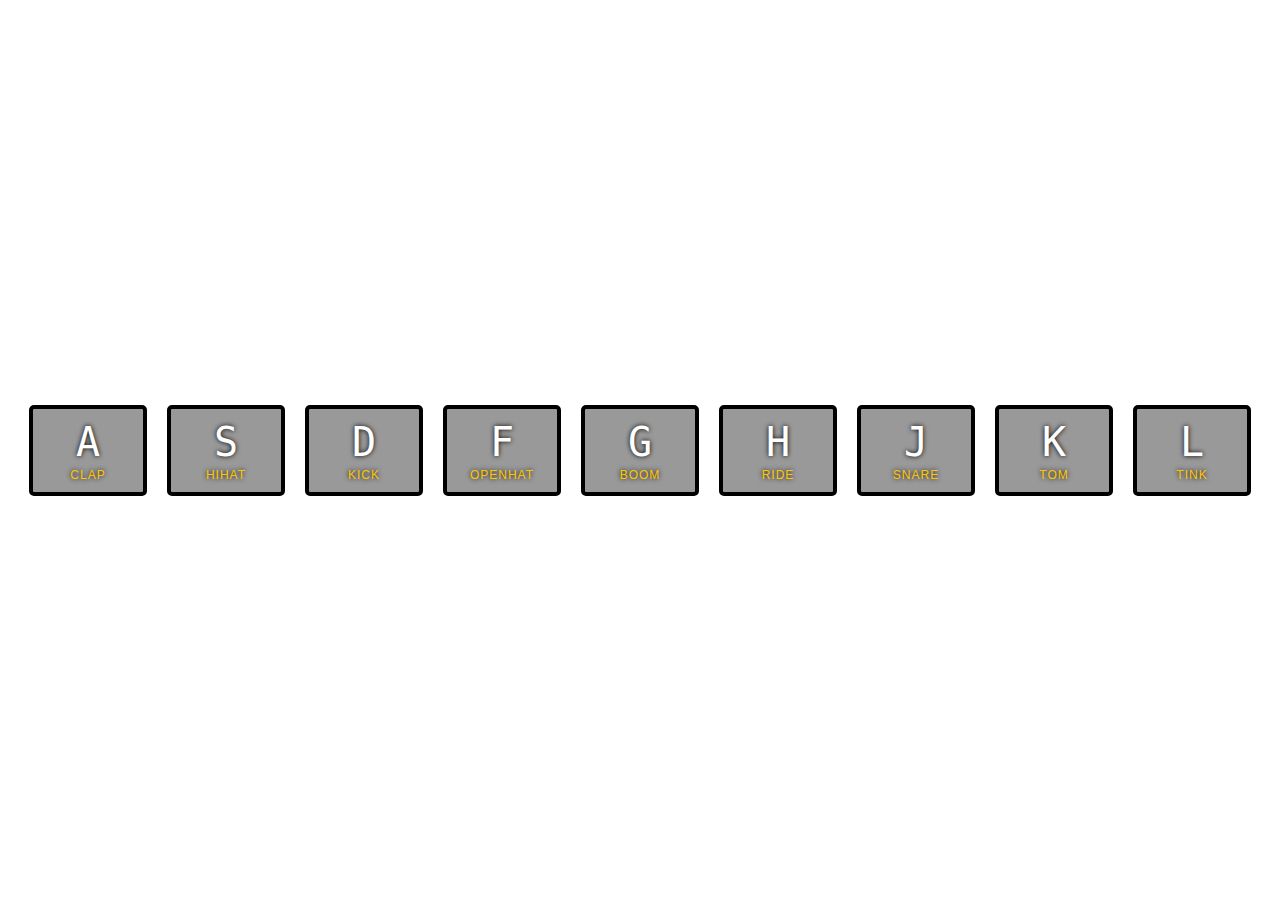
==== 01 - JavaScript Drum Kit/index.html @ cbbfd47e "task: added init files for drumkit" ====
<!DOCTYPE html>
<html lang="en">
<head>
  <meta charset="UTF-8">
  <title>JS Drum Kit</title>
  <link rel="stylesheet" href="style.css">
</head>
<body>


  <div class="keys">
    <div data-key="65" class="key">
      <kbd>A</kbd>
      <span class="sound">clap</span>
    </div>
    <div data-key="83" class="key">
      <kbd>S</kbd>
      <span class="sound">hihat</span>
    </div>
    <div data-key="68" class="key">
      <kbd>D</kbd>
      <span class="sound">kick</span>
    </div>
    <div data-key="70" class="key">
      <kbd>F</kbd>
      <span class="sound">openhat</span>
    </div>
    <div data-key="71" class="key">
      <kbd>G</kbd>
      <span class="sound">boom</span>
    </div>
    <div data-key="72" class="key">
      <kbd>H</kbd>
      <span class="sound">ride</span>
    </div>
    <div data-key="74" class="key">
      <kbd>J</kbd>
      <span class="sound">snare</span>
    </div>
    <div data-key="75" class="key">
      <kbd>K</kbd>
      <span class="sound">tom</span>
    </div>
    <div data-key="76" class="key">
      <kbd>L</kbd>
      <span class="sound">tink</span>
    </div>
  </div>

  <audio data-key="65" src="sounds/clap.wav"></audio>
  <audio data-key="83" src="sounds/hihat.wav"></audio>
  <audio data-key="68" src="sounds/kick.wav"></audio>
  <audio data-key="70" src="sounds/openhat.wav"></audio>
  <audio data-key="71" src="sounds/boom.wav"></audio>
  <audio data-key="72" src="sounds/ride.wav"></audio>
  <audio data-key="74" src="sounds/snare.wav"></audio>
  <audio data-key="75" src="sounds/tom.wav"></audio>
  <audio data-key="76" src="sounds/tink.wav"></audio>

<script>

</script>


</body>
</html>
---- 01 - JavaScript Drum Kit/style.css ----
html {
  font-size: 10px;
  background: url('https://i.imgur.com/b9r5sEL.jpg') bottom center;
  background-size: cover;
}

body,html {
  margin: 0;
  padding: 0;
  font-family: sans-serif;
}

.keys {
  display: flex;
  flex: 1;
  min-height: 100vh;
  align-items: center;
  justify-content: center;
}

.key {
  border: .4rem solid black;
  border-radius: .5rem;
  margin: 1rem;
  font-size: 1.5rem;
  padding: 1rem .5rem;
  transition: all .07s ease;
  width: 10rem;
  text-align: center;
  color: white;
  background: rgba(0,0,0,0.4);
  text-shadow: 0 0 .5rem black;
}

.playing {
  transform: scale(1.1);
  border-color: #ffc600;
  box-shadow: 0 0 1rem #ffc600;
}

kbd {
  display: block;
  font-size: 4rem;
}

.sound {
  font-size: 1.2rem;
  text-transform: uppercase;
  letter-spacing: .1rem;
  color: #ffc600;
}
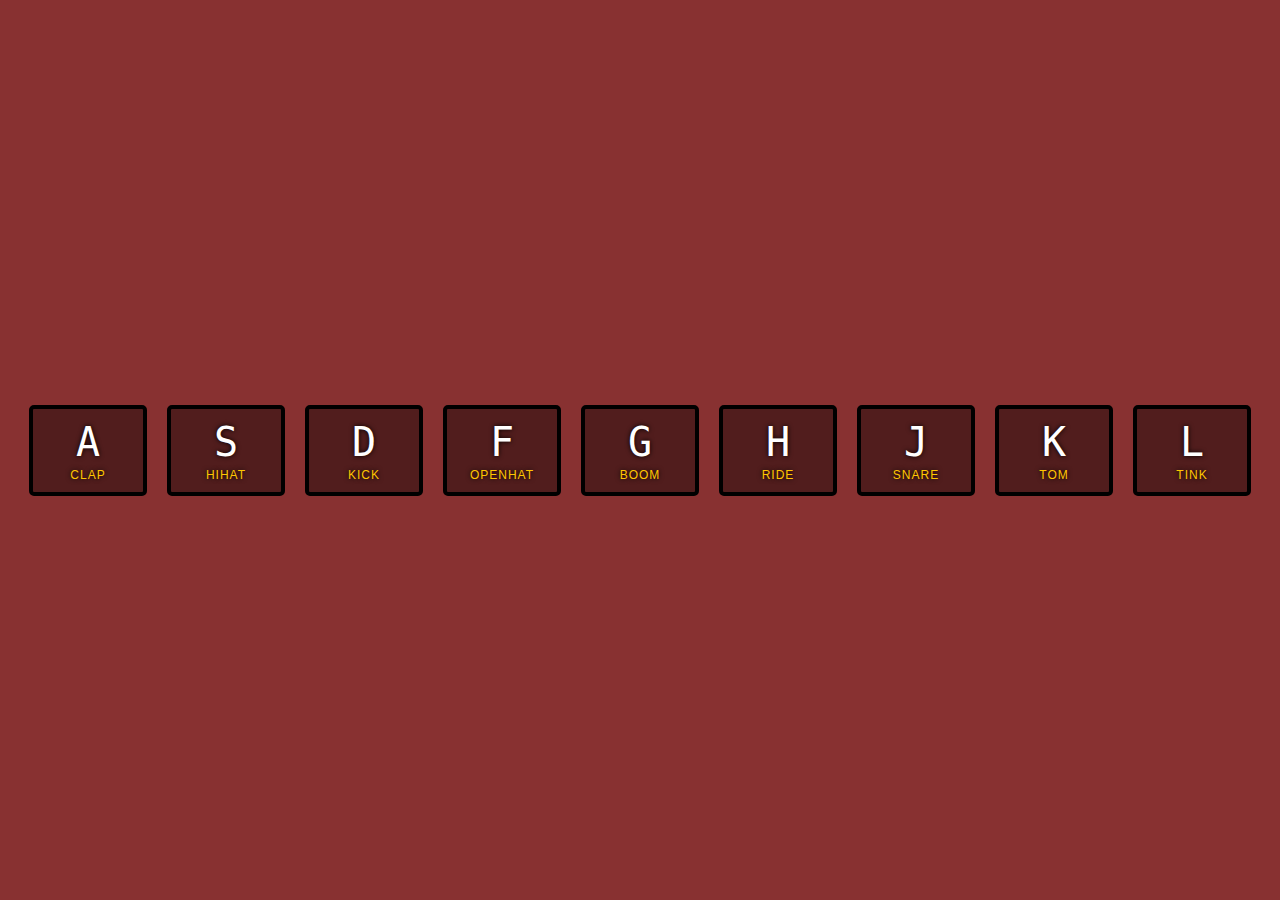
==== commit 0d333cb5: "feature: updated background and and favicon" ====
--- a/01 - JavaScript Drum Kit/index.html
+++ b/01 - JavaScript Drum Kit/index.html
@@ -4,6 +4,7 @@
   <meta charset="UTF-8">
   <title>JS Drum Kit</title>
   <link rel="stylesheet" href="style.css">
+  <link rel="icon" href='favicon.png' />
 </head>
 <body>
 
--- a/01 - JavaScript Drum Kit/style.css
+++ b/01 - JavaScript Drum Kit/style.css
@@ -1,6 +1,6 @@
 html {
   font-size: 10px;
-  background: url('https://i.imgur.com/b9r5sEL.jpg') bottom center;
+  background: rgb(136, 49, 49);
   background-size: cover;
 }
 
